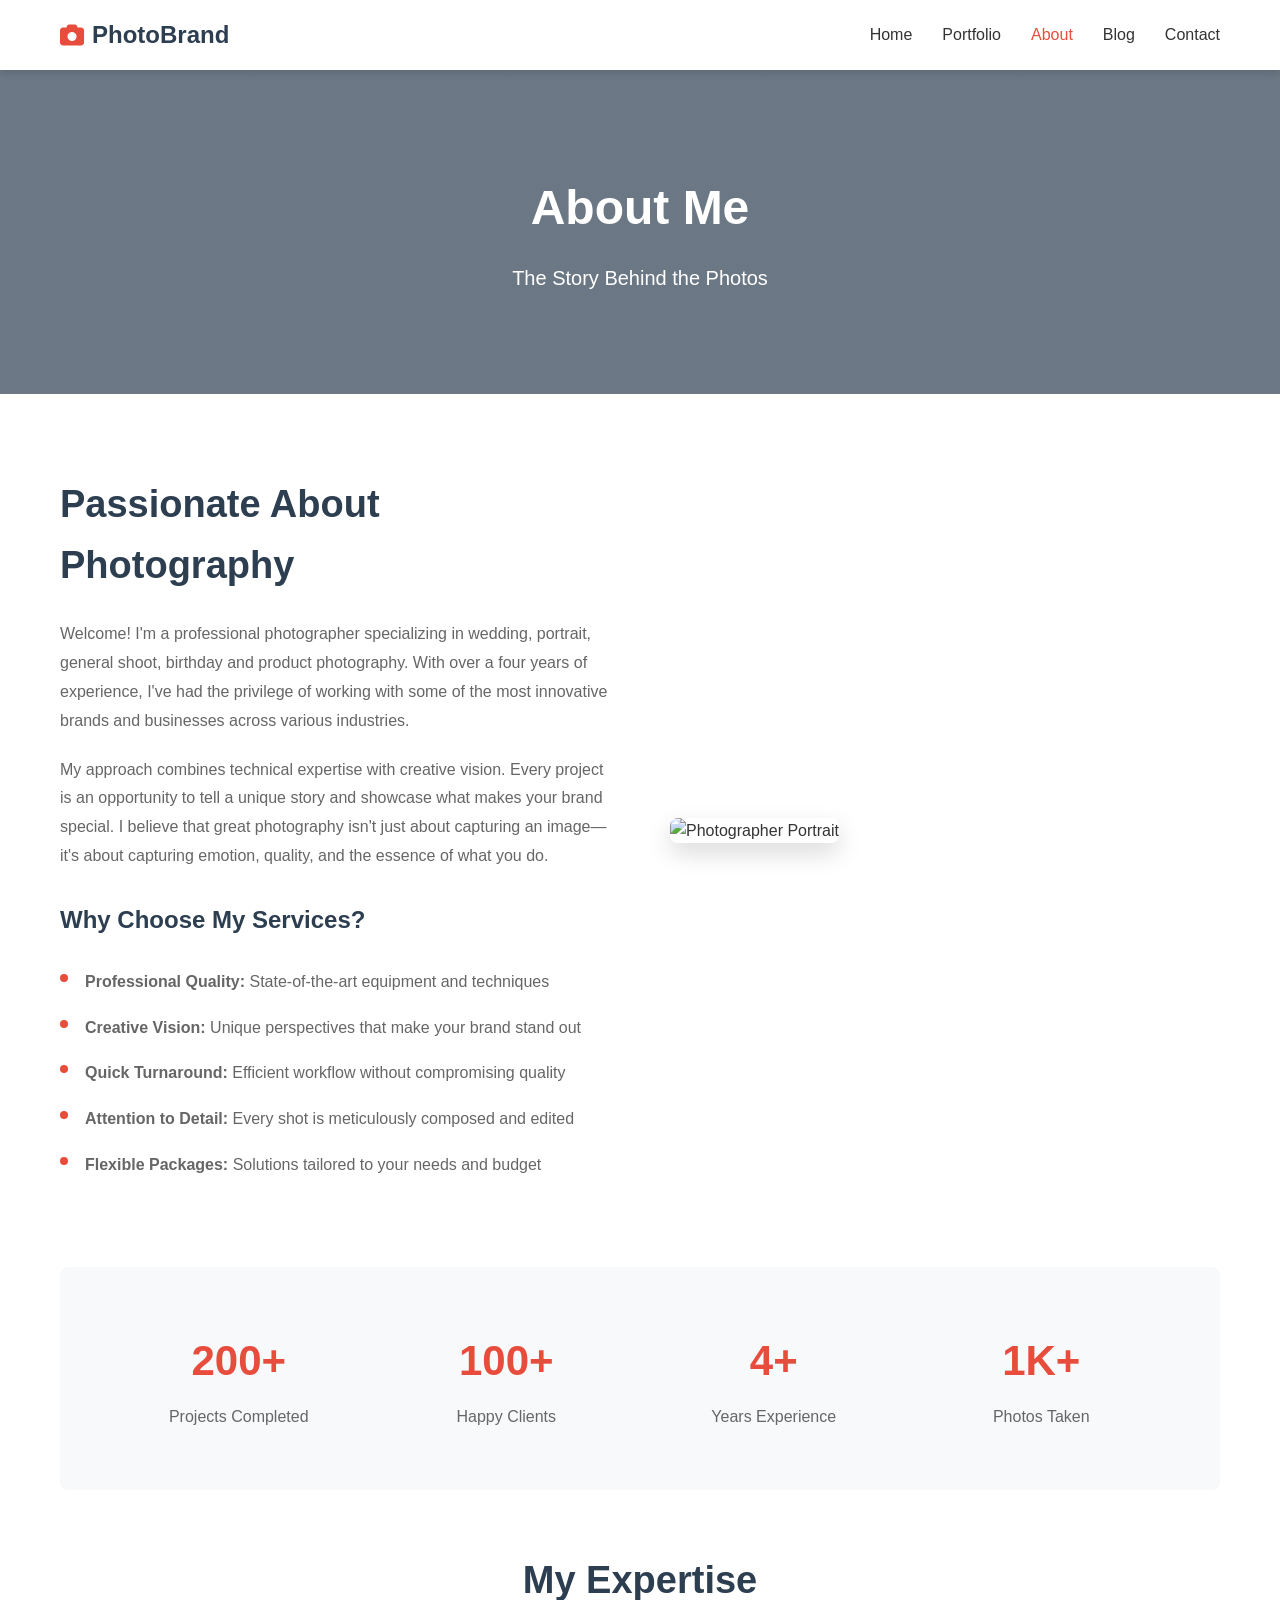
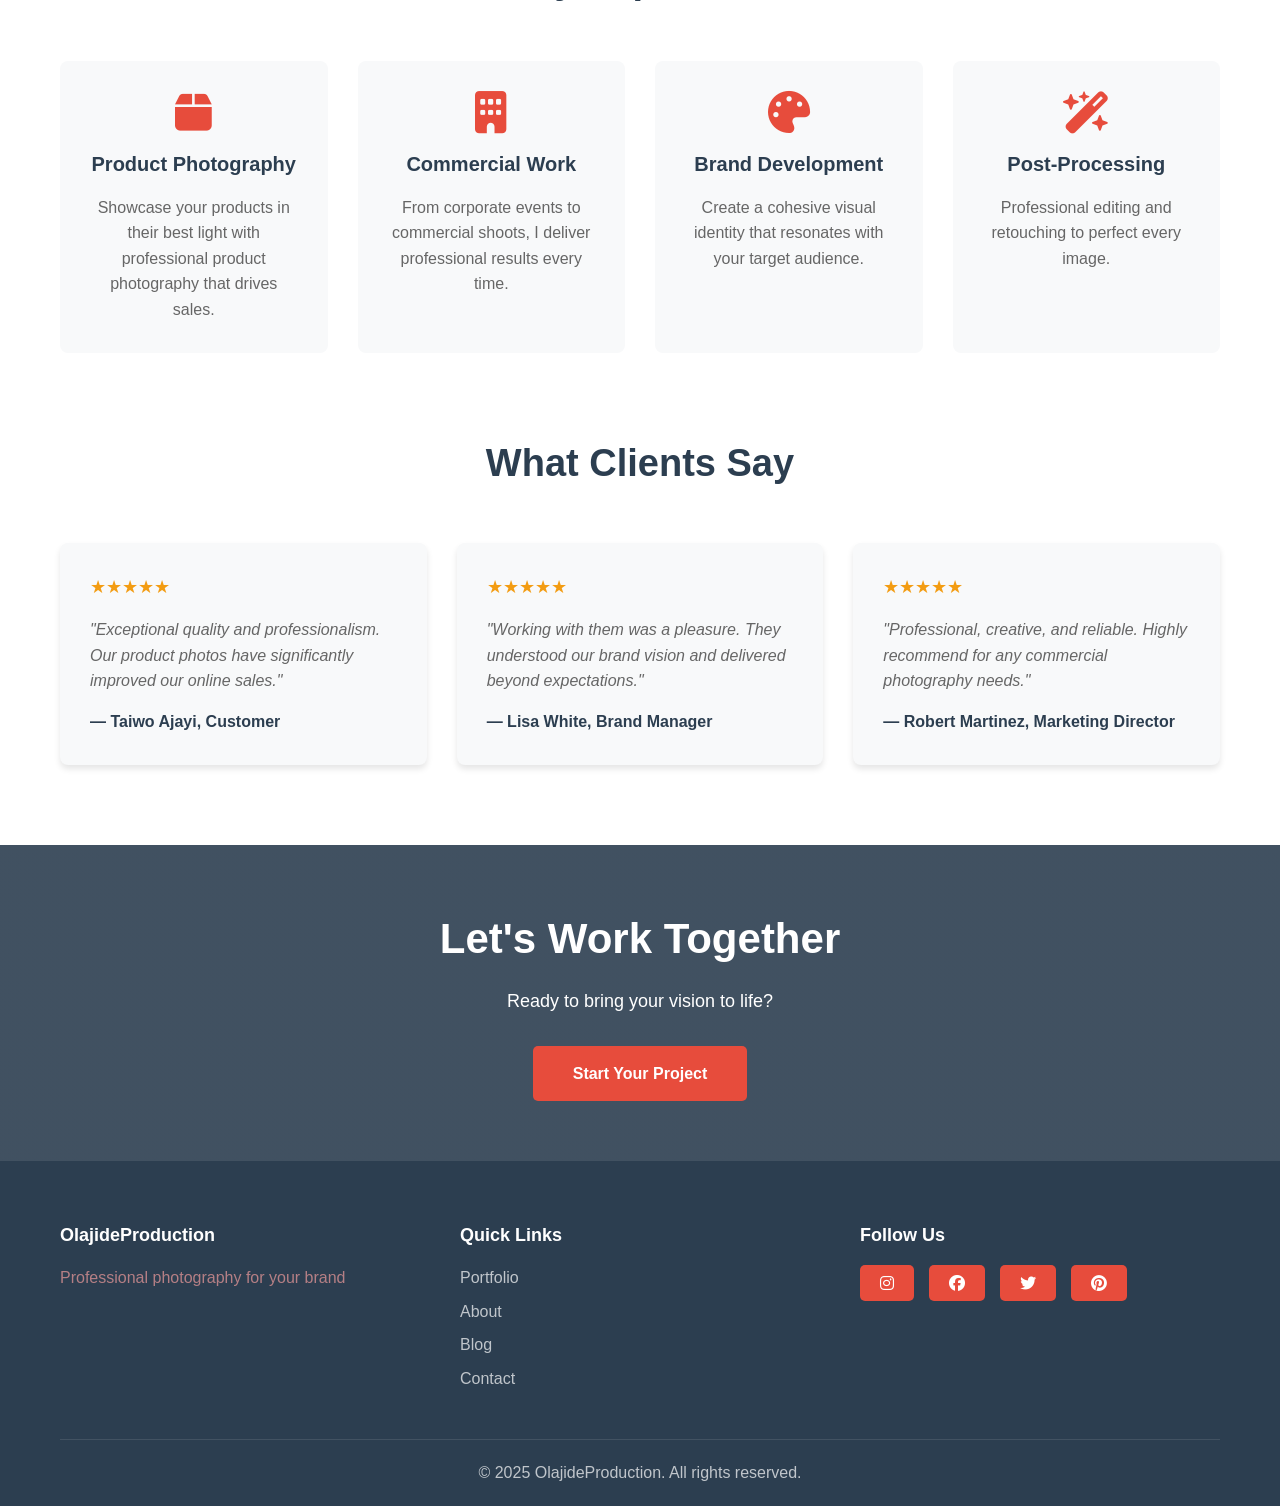
==== about.html @ 381f023c "Add files via upload" ====
<!DOCTYPE html>
<html lang="en">
<head>
    <meta charset="UTF-8">
    <meta name="viewport" content="width=device-width, initial-scale=1.0">
    <title>About - Professional Photography</title>
    <link rel="stylesheet" href="assets/css/style.css">
    <link rel="stylesheet" href="https://cdnjs.cloudflare.com/ajax/libs/font-awesome/6.4.0/css/all.min.css">
</head>
<body>
    <!-- Navigation -->
    <nav class="navbar">
        <div class="nav-container">
            <div class="logo">
                <i class="fas fa-camera"></i> PhotoBrand
            </div>
            <ul class="nav-menu">
                <li><a href="index.html" class="nav-link">Home</a></li>
                <li><a href="portfolio.html" class="nav-link">Portfolio</a></li>
                <li><a href="about.html" class="nav-link active">About</a></li>
                <li><a href="blog.html" class="nav-link">Blog</a></li>
                <!-- <li><a href="shop.html" class="nav-link">Shop</a></li> -->
                <li><a href="contact.html" class="nav-link">Contact</a></li>
            </ul>
            <div class="hamburger">
                <span></span>
                <span></span>
                <span></span>
            </div>
        </div>
    </nav>

    <!-- Page Header -->
    <div class="page-header">
        <h1>About Me</h1>
        <p>The Story Behind the Photos</p>
    </div>

    <!-- About Content -->
    <section class="about-section">
        <div class="container">
            <div class="about-content">
                <div class="about-text">
                    <h2>Passionate About Photography</h2>
                    <p>Welcome! I'm a professional photographer specializing in wedding, portrait, general shoot, birthday and product photography. With over a four years of experience, I've had the privilege of working with some of the most innovative brands and businesses across various industries.</p>
                    
                    <p>My approach combines technical expertise with creative vision. Every project is an opportunity to tell a unique story and showcase what makes your brand special. I believe that great photography isn't just about capturing an image—it's about capturing emotion, quality, and the essence of what you do.</p>

                    <h3>Why Choose My Services?</h3>
                    <ul class="about-list">
                        <li><strong>Professional Quality:</strong> State-of-the-art equipment and techniques</li>
                        <li><strong>Creative Vision:</strong> Unique perspectives that make your brand stand out</li>
                        <li><strong>Quick Turnaround:</strong> Efficient workflow without compromising quality</li>
                        <li><strong>Attention to Detail:</strong> Every shot is meticulously composed and edited</li>
                        <li><strong>Flexible Packages:</strong> Solutions tailored to your needs and budget</li>
                    </ul>
                </div>
                <div class="about-image">
                    <img src="assets/images/about-1.jpg" alt="Photographer Portrait">
                </div>
            </div>

            <!-- Stats Section -->
            <div class="stats-section">
                <div class="stat-item">
                    <h3>200+</h3>
                    <p>Projects Completed</p>
                </div>
                <div class="stat-item">
                    <h3>100+</h3>
                    <p>Happy Clients</p>
                </div>
                <div class="stat-item">
                    <h3>4+</h3>
                    <p>Years Experience</p>
                </div>
                <div class="stat-item">
                    <h3>1K+</h3>
                    <p>Photos Taken</p>
                </div>
            </div>

            <!-- Skills Section -->
            <div class="skills-section">
                <h2>My Expertise</h2>
                <div class="skills-grid">
                    <div class="skill-card">
                        <i class="fas fa-box"></i>
                        <h3>Product Photography</h3>
                        <p>Showcase your products in their best light with professional product photography that drives sales.</p>
                    </div>
                    <div class="skill-card">
                        <i class="fas fa-building"></i>
                        <h3>Commercial Work</h3>
                        <p>From corporate events to commercial shoots, I deliver professional results every time.</p>
                    </div>
                    <div class="skill-card">
                        <i class="fas fa-palette"></i>
                        <h3>Brand Development</h3>
                        <p>Create a cohesive visual identity that resonates with your target audience.</p>
                    </div>
                    <div class="skill-card">
                        <i class="fas fa-wand-magic-sparkles"></i>
                        <h3>Post-Processing</h3>
                        <p>Professional editing and retouching to perfect every image.</p>
                    </div>
                </div>
            </div>

            <!-- Client Testimonials -->
            <div class="testimonials-section">
                <h2>What Clients Say</h2>
                <div class="testimonials-grid">
                    <div class="testimonial-card">
                        <div class="stars">★★★★★</div>
                        <p class="testimonial-text">"Exceptional quality and professionalism. Our product photos have significantly improved our online sales."</p>
                        <p class="testimonial-author">— Taiwo Ajayi, Customer</p>
                    </div>
                    <div class="testimonial-card">
                        <div class="stars">★★★★★</div>
                        <p class="testimonial-text">"Working with them was a pleasure. They understood our brand vision and delivered beyond expectations."</p>
                        <p class="testimonial-author">— Lisa White, Brand Manager</p>
                    </div>
                    <div class="testimonial-card">
                        <div class="stars">★★★★★</div>
                        <p class="testimonial-text">"Professional, creative, and reliable. Highly recommend for any commercial photography needs."</p>
                        <p class="testimonial-author">— Robert Martinez, Marketing Director</p>
                    </div>
                </div>
            </div>
        </div>
    </section>

    <!-- CTA Section -->
    <section class="cta-section">
        <div class="container">
            <h2>Let's Work Together</h2>
            <p>Ready to bring your vision to life?</p>
            <a href="contact.html" class="cta-button">Start Your Project</a>
        </div>
    </section>

    <!-- Footer -->
    <footer class="footer">
        <div class="container">
            <div class="footer-content">
                <div class="footer-section">
                    <h4>OlajideProduction</h4>
                    <p>Professional photography for your brand</p>
                </div>
                <div class="footer-section">
                    <h4>Quick Links</h4>
                    <ul>
                        <li><a href="portfolio.html">Portfolio</a></li>
                        <li><a href="about.html">About</a></li>
                        <li><a href="blog.html">Blog</a></li>
                        <li><a href="contact.html">Contact</a></li>
                    </ul>
                </div>
                <div class="footer-section">
                    <h4>Follow Us</h4>
                    <div class="social-links">
                        <a href="https://www.instagram.com/real_ollyjhay_" class="social-link"><i class="fab fa-instagram"></i></a>
                        <a href="https://www.facebook.com/share/1QiY5CtThS/?mibextid=wwXIfr" class="social-link"><i class="fab fa-facebook"></i></a>
                        <a href="https://x.com/real_ollyjhay?s=21" class="social-link"><i class="fab fa-twitter"></i></a>
                        <a href="https://www.pinterest.com/real_ollyjhay_" class="social-link"><i class="fab fa-pinterest"></i></a>
                    </div>
                </div>
            </div>
            <div class="footer-bottom">
                <p>&copy; 2025 OlajideProduction. All rights reserved.</p>
            </div>
        </div>
    </footer>

    <script src="assets/js/script.js"></script>
</body>
</html>
---- assets/css/style.css ----
/* ============================================
   PHOTOGRAPHY WEBSITE - MAIN STYLESHEET
   ============================================ */

* {
    margin: 0;
    padding: 0;
    box-sizing: border-box;
}

:root {
    --primary-color: #2c3e50;
    --accent-color: #e74c3c;
    --text-color: #333;
    --light-bg: #f8f9fa;
    --white: #ffffff;
    --border-color: #e0e0e0;
    --shadow: 0 4px 6px rgba(0, 0, 0, 0.1);
    --shadow-lg: 0 10px 25px rgba(0, 0, 0, 0.15);
}

html {
    scroll-behavior: smooth;
}

body {
    font-family: 'Segoe UI', Tahoma, Geneva, Verdana, sans-serif;
    color: var(--text-color);
    line-height: 1.6;
    background-color: var(--white);
}

.container {
    max-width: 1200px;
    margin: 0 auto;
    padding: 0 20px;
}

/* ============================================
   NAVIGATION
   ============================================ */

.navbar {
    background-color: var(--white);
    box-shadow: var(--shadow);
    position: sticky;
    top: 0;
    z-index: 100;
}

.nav-container {
    max-width: 1200px;
    margin: 0 auto;
    padding: 0 20px;
    display: flex;
    justify-content: space-between;
    align-items: center;
    height: 70px;
}

.logo {
    font-size: 24px;
    font-weight: bold;
    color: var(--primary-color);
    display: flex;
    align-items: center;
    gap: 8px;
}

.logo i {
    color: var(--accent-color);
}

.nav-menu {
    display: flex;
    list-style: none;
    gap: 30px;
}

.nav-link {
    text-decoration: none;
    color: var(--text-color);
    font-weight: 500;
    transition: color 0.3s;
}

.nav-link:hover,
.nav-link.active {
    color: var(--accent-color);
}

.hamburger {
    display: none;
    flex-direction: column;
    cursor: pointer;
    gap: 5px;
}

.hamburger span {
    width: 25px;
    height: 3px;
    background-color: var(--primary-color);
    transition: all 0.3s;
}

/* ============================================
   HERO SECTION
   ============================================ */

.hero {
    height: 600px;
    background: linear-gradient(rgba(44, 62, 80, 0.7), rgba(44, 62, 80, 0.7)), url('https://via.placeholder.com/1920x600') center/cover;
    display: flex;
    align-items: center;
    justify-content: center;
    text-align: center;
    color: var(--white);
    position: relative;
}

.hero-content {
    z-index: 2;
    max-width: 800px;
}

.hero h1 {
    font-size: 56px;
    margin-bottom: 20px;
    font-weight: 700;
}

.hero p {
    font-size: 24px;
    margin-bottom: 30px;
    font-weight: 300;
}

.cta-button {
    display: inline-block;
    background-color: var(--accent-color);
    color: var(--white);
    padding: 15px 40px;
    text-decoration: none;
    border-radius: 5px;
    transition: background-color 0.3s, transform 0.3s;
    font-weight: 600;
    border: none;
    cursor: pointer;
}

.cta-button:hover {
    background-color: #c0392b;
    transform: translateY(-2px);
}

/* ============================================
   FEATURED PORTFOLIO
   ============================================ */

.featured-portfolio {
    padding: 80px 0;
    background-color: var(--light-bg);
}

.featured-portfolio h2 {
    text-align: center;
    font-size: 42px;
    margin-bottom: 15px;
    color: var(--primary-color);
}

.section-subtitle {
    text-align: center;
    color: #666;
    font-size: 18px;
    margin-bottom: 50px;
}

.gallery-grid {
    display: grid;
    grid-template-columns: repeat(auto-fit, minmax(250px, 1fr));
    gap: 30px;
    margin-bottom: 50px;
}

.gallery-item {
    position: relative;
    overflow: hidden;
    border-radius: 8px;
    aspect-ratio: 1;
    box-shadow: var(--shadow);
    cursor: pointer;
}

.gallery-item img {
    width: 100%;
    height: 100%;
    object-fit: cover;
    transition: transform 0.3s;
}

.gallery-item:hover img {
    transform: scale(1.05);
}

.gallery-overlay {
    position: absolute;
    top: 0;
    left: 0;
    right: 0;
    bottom: 0;
    background-color: rgba(44, 62, 80, 0.8);
    display: flex;
    align-items: center;
    justify-content: center;
    opacity: 0;
    transition: opacity 0.3s;
}

.gallery-item:hover .gallery-overlay {
    opacity: 1;
}

.lightbox-link {
    color: var(--white);
    font-size: 32px;
    text-decoration: none;
    transition: transform 0.3s;
}

.lightbox-link:hover {
    transform: scale(1.2);
}

.view-all {
    text-align: center;
}

/* ============================================
   BUTTONS & FORMS
   ============================================ */

.btn {
    display: inline-block;
    padding: 12px 30px;
    border: none;
    border-radius: 5px;
    text-decoration: none;
    cursor: pointer;
    transition: all 0.3s;
    font-weight: 600;
}

.btn-primary {
    background-color: var(--accent-color);
    color: var(--white);
}

.btn-primary:hover {
    background-color: #c0392b;
    transform: translateY(-2px);
}

.form-group {
    margin-bottom: 20px;
}

.form-group input,
.form-group select,
.form-group textarea {
    width: 100%;
    padding: 12px;
    border: 1px solid var(--border-color);
    border-radius: 5px;
    font-family: inherit;
    font-size: 14px;
}

.form-group input:focus,
.form-group select:focus,
.form-group textarea:focus {
    outline: none;
    border-color: var(--accent-color);
    box-shadow: 0 0 5px rgba(231, 76, 60, 0.3);
}

/* ============================================
   TESTIMONIALS
   ============================================ */

.testimonials {
    padding: 80px 0;
    background-color: var(--white);
}

.testimonials h2 {
    text-align: center;
    font-size: 42px;
    margin-bottom: 50px;
    color: var(--primary-color);
}

.testimonials-grid {
    display: grid;
    grid-template-columns: repeat(auto-fit, minmax(300px, 1fr));
    gap: 30px;
}

.testimonial-card {
    background-color: var(--light-bg);
    padding: 30px;
    border-radius: 8px;
    box-shadow: var(--shadow);
}

.stars {
    color: #f39c12;
    font-size: 18px;
    margin-bottom: 15px;
}

.testimonial-text {
    font-style: italic;
    margin-bottom: 15px;
    color: #666;
}

.testimonial-author {
    font-weight: 600;
    color: var(--primary-color);
}

/* ============================================
   SERVICES
   ============================================ */

.services {
    padding: 80px 0;
    background-color: var(--light-bg);
}

.services h2 {
    text-align: center;
    font-size: 42px;
    margin-bottom: 50px;
    color: var(--primary-color);
}

.services-grid {
    display: grid;
    grid-template-columns: repeat(auto-fit, minmax(250px, 1fr));
    gap: 30px;
}

.service-card {
    background-color: var(--white);
    padding: 30px;
    border-radius: 8px;
    text-align: center;
    box-shadow: var(--shadow);
    transition: transform 0.3s, box-shadow 0.3s;
}

.service-card:hover {
    transform: translateY(-5px);
    box-shadow: var(--shadow-lg);
}

.service-card i {
    font-size: 48px;
    color: var(--accent-color);
    margin-bottom: 15px;
}

.service-card h3 {
    font-size: 20px;
    margin-bottom: 15px;
    color: var(--primary-color);
}

/* ============================================
   CTA SECTION
   ============================================ */

.cta-section {
    padding: 60px 0;
    background: linear-gradient(rgba(44, 62, 80, 0.9), rgba(44, 62, 80, 0.9)), url('https://via.placeholder.com/1920x400') center/cover;
    color: var(--white);
    text-align: center;
}

.cta-section h2 {
    font-size: 42px;
    margin-bottom: 15px;
}

.cta-section p {
    font-size: 18px;
    margin-bottom: 30px;
}

/* ============================================
   PAGE HEADER
   ============================================ */

.page-header {
    background: linear-gradient(rgba(44, 62, 80, 0.7), rgba(44, 62, 80, 0.7)), url('https://via.placeholder.com/1920x400') center/cover;
    color: var(--white);
    padding: 100px 0;
    text-align: center;
}

.page-header h1 {
    font-size: 48px;
    margin-bottom: 15px;
}

.page-header p {
    font-size: 20px;
}

/* ============================================
   PORTFOLIO PAGE
   ============================================ */

.portfolio-section {
    padding: 80px 0;
}

.filter-buttons {
    display: flex;
    justify-content: center;
    gap: 15px;
    margin-bottom: 50px;
    flex-wrap: wrap;
}

.filter-btn {
    padding: 10px 25px;
    border: 2px solid var(--border-color);
    background-color: transparent;
    color: var(--text-color);
    border-radius: 5px;
    cursor: pointer;
    transition: all 0.3s;
    font-weight: 600;
}

.filter-btn:hover,
.filter-btn.active {
    border-color: var(--accent-color);
    background-color: var(--accent-color);
    color: var(--white);
}

.portfolio-grid {
    display: grid;
    grid-template-columns: repeat(auto-fit, minmax(280px, 1fr));
    gap: 25px;
}

.portfolio-item {
    position: relative;
    overflow: hidden;
    border-radius: 8px;
    aspect-ratio: 1;
    box-shadow: var(--shadow);
}

.portfolio-item img {
    width: 100%;
    height: 100%;
    object-fit: cover;
    transition: transform 0.3s;
}

.portfolio-item:hover img {
    transform: scale(1.05);
}

.portfolio-overlay {
    position: absolute;
    top: 0;
    left: 0;
    right: 0;
    bottom: 0;
    background-color: rgba(44, 62, 80, 0.8);
    display: flex;
    flex-direction: column;
    align-items: center;
    justify-content: center;
    opacity: 0;
    transition: opacity 0.3s;
    gap: 15px;
}

.portfolio-item:hover .portfolio-overlay {
    opacity: 1;
}

.portfolio-overlay h3 {
    color: var(--white);
    font-size: 24px;
}

/* ============================================
   ABOUT PAGE
   ============================================ */

.about-section {
    padding: 80px 0;
}

.about-content {
    display: grid;
    grid-template-columns: 1fr 1fr;
    gap: 60px;
    margin-bottom: 80px;
    align-items: center;
}

.about-text h2 {
    font-size: 38px;
    color: var(--primary-color);
    margin-bottom: 25px;
}

.about-text p {
    margin-bottom: 20px;
    color: #666;
    line-height: 1.8;
}

.about-text h3 {
    font-size: 24px;
    color: var(--primary-color);
    margin-top: 30px;
    margin-bottom: 20px;
}

.about-list {
    list-style: none;
    padding-left: 0;
}

.about-list li {
    padding: 10px 0;
    padding-left: 25px;
    position: relative;
    color: #666;
}

.about-list li:before {
    content: "";
    position: absolute;
    left: 0;
    top: 15px;
    width: 8px;
    height: 8px;
    background-color: var(--accent-color);
    border-radius: 50%;
}

.about-image img {
    width: 100%;
    border-radius: 8px;
    box-shadow: var(--shadow-lg);
}

.stats-section {
    display: grid;
    grid-template-columns: repeat(auto-fit, minmax(200px, 1fr));
    gap: 30px;
    padding: 60px;
    background-color: var(--light-bg);
    border-radius: 8px;
    text-align: center;
    margin-bottom: 60px;
}

.stat-item h3 {
    font-size: 42px;
    color: var(--accent-color);
    margin-bottom: 10px;
}

.stat-item p {
    color: #666;
    font-size: 16px;
}

.skills-section {
    margin-bottom: 80px;
}

.skills-section h2 {
    text-align: center;
    font-size: 38px;
    color: var(--primary-color);
    margin-bottom: 50px;
}

.skills-grid {
    display: grid;
    grid-template-columns: repeat(auto-fit, minmax(250px, 1fr));
    gap: 30px;
}

.skill-card {
    background-color: var(--light-bg);
    padding: 30px;
    border-radius: 8px;
    text-align: center;
}

.skill-card i {
    font-size: 42px;
    color: var(--accent-color);
    margin-bottom: 15px;
}

.skill-card h3 {
    font-size: 20px;
    color: var(--primary-color);
    margin-bottom: 15px;
}

.skill-card p {
    color: #666;
}

.testimonials-section {
    margin-top: 80px;
}

.testimonials-section h2 {
    text-align: center;
    font-size: 38px;
    color: var(--primary-color);
    margin-bottom: 50px;
}

/* ============================================
   BLOG PAGE
   ============================================ */

.blog-section {
    padding: 80px 0;
}

.blog-grid {
    display: grid;
    grid-template-columns: repeat(auto-fill, minmax(350px, 1fr));
    gap: 30px;
    margin-bottom: 50px;
}

.blog-card {
    background-color: var(--white);
    border-radius: 8px;
    overflow: hidden;
    box-shadow: var(--shadow);
    transition: transform 0.3s, box-shadow 0.3s;
}

.blog-card:hover {
    transform: translateY(-5px);
    box-shadow: var(--shadow-lg);
}

.blog-card img {
    width: 100%;
    height: 200px;
    object-fit: cover;
}

.blog-content {
    padding: 25px;
}

.blog-meta {
    display: flex;
    gap: 15px;
    margin-bottom: 15px;
    font-size: 12px;
}

.blog-date {
    color: var(--accent-color);
    font-weight: 600;
}

.blog-category {
    background-color: var(--light-bg);
    padding: 3px 10px;
    border-radius: 3px;
    color: var(--primary-color);
}

.blog-card h3 {
    margin-bottom: 15px;
    font-size: 20px;
}

.blog-card h3 a {
    color: var(--primary-color);
    text-decoration: none;
    transition: color 0.3s;
}

.blog-card h3 a:hover {
    color: var(--accent-color);
}

.blog-card p {
    color: #666;
    margin-bottom: 15px;
}

.read-more {
    color: var(--accent-color);
    text-decoration: none;
    font-weight: 600;
    display: inline-flex;
    align-items: center;
    gap: 8px;
    transition: gap 0.3s;
}

.read-more:hover {
    gap: 12px;
}

.newsletter-section {
    padding: 60px 0;
    background-color: var(--light-bg);
    text-align: center;
}

.newsletter-section h2 {
    font-size: 36px;
    color: var(--primary-color);
    margin-bottom: 15px;
}

.newsletter-section p {
    margin-bottom: 30px;
    color: #666;
    font-size: 18px;
}

.newsletter-form {
    display: flex;
    max-width: 500px;
    margin: 0 auto;
    gap: 10px;
}

.newsletter-form input {
    flex: 1;
    padding: 12px;
    border: 1px solid var(--border-color);
    border-radius: 5px;
}

.newsletter-form button {
    padding: 12px 30px;
}

.pagination {
    display: flex;
    justify-content: center;
    gap: 10px;
    margin-top: 50px;
}

.page-link {
    padding: 10px 15px;
    border: 1px solid var(--border-color);
    border-radius: 5px;
    text-decoration: none;
    color: var(--primary-color);
    transition: all 0.3s;
}

.page-link:hover,
.page-link.active {
    background-color: var(--accent-color);
    color: var(--white);
    border-color: var(--accent-color);
}

/* ============================================
   SHOP PAGE
   ============================================ */

.shop-section {
    padding: 80px 0;
}

.shop-wrapper {
    display: grid;
    grid-template-columns: 250px 1fr;
    gap: 40px;
}

.shop-sidebar {
    background-color: var(--light-bg);
    padding: 25px;
    border-radius: 8px;
    height: fit-content;
}

.filter-group h3 {
    color: var(--primary-color);
    margin-bottom: 25px;
}

.filter-item {
    margin-bottom: 25px;
}

.filter-item h4 {
    color: var(--primary-color);
    margin-bottom: 12px;
    font-size: 14px;
}

.filter-item label {
    display: block;
    margin-bottom: 8px;
    color: #666;
    cursor: pointer;
}

.filter-item input[type="checkbox"] {
    margin-right: 8px;
}

.shop-toolbar {
    display: flex;
    justify-content: space-between;
    align-items: center;
    margin-bottom: 30px;
    flex-wrap: wrap;
    gap: 15px;
}

.sort-select {
    padding: 10px;
    border: 1px solid var(--border-color);
    border-radius: 5px;
}

.products-grid {
    display: grid;
    grid-template-columns: repeat(auto-fill, minmax(220px, 1fr));
    gap: 25px;
}

.product-card {
    background-color: var(--white);
    border-radius: 8px;
    overflow: hidden;
    box-shadow: var(--shadow);
    transition: transform 0.3s, box-shadow 0.3s;
}

.product-card:hover {
    transform: translateY(-5px);
    box-shadow: var(--shadow-lg);
}

.product-image {
    position: relative;
    overflow: hidden;
    aspect-ratio: 1;
}

.product-image img {
    width: 100%;
    height: 100%;
    object-fit: cover;
    transition: transform 0.3s;
}

.product-card:hover .product-image img {
    transform: scale(1.05);
}

.product-overlay {
    position: absolute;
    top: 0;
    left: 0;
    right: 0;
    bottom: 0;
    background-color: rgba(44, 62, 80, 0.8);
    display: flex;
    align-items: center;
    justify-content: center;
    opacity: 0;
    transition: opacity 0.3s;
}

.product-image:hover .product-overlay {
    opacity: 1;
}

.product-info {
    padding: 20px;
}

.product-info h3 {
    font-size: 16px;
    color: var(--primary-color);
    margin-bottom: 5px;
}

.product-type {
    color: #999;
    font-size: 12px;
    margin-bottom: 10px;
}

.product-rating {
    color: #f39c12;
    font-size: 12px;
    margin-bottom: 12px;
}

.product-rating span {
    color: #666;
    margin-left: 5px;
}

.product-footer {
    display: flex;
    justify-content: space-between;
    align-items: center;
}

.price {
    font-size: 18px;
    font-weight: bold;
    color: var(--accent-color);
}

.cart-btn {
    background-color: var(--accent-color);
    color: var(--white);
    border: none;
    width: 40px;
    height: 40px;
    border-radius: 50%;
    cursor: pointer;
    transition: all 0.3s;
    display: flex;
    align-items: center;
    justify-content: center;
}

.cart-btn:hover {
    background-color: #c0392b;
    transform: scale(1.1);
}

/* ============================================
   CONTACT PAGE
   ============================================ */

.contact-section {
    padding: 80px 0;
}

.contact-wrapper {
    display: grid;
    grid-template-columns: 1fr 1fr;
    gap: 60px;
}

.contact-form-wrapper h2,
.contact-info-wrapper h2 {
    color: var(--primary-color);
    font-size: 28px;
    margin-bottom: 30px;
}

.contact-form {
    background-color: var(--light-bg);
    padding: 30px;
    border-radius: 8px;
}

.contact-info-items {
    margin-bottom: 30px;
}

.contact-info-item {
    display: flex;
    gap: 20px;
    margin-bottom: 30px;
}

.contact-info-item i {
    font-size: 28px;
    color: var(--accent-color);
    margin-top: 5px;
}

.contact-info-item h4 {
    color: var(--primary-color);
    margin-bottom: 8px;
}

.contact-info-item p {
    color: #666;
}

.contact-info-item a {
    color: var(--accent-color);
    text-decoration: none;
}

.social-links {
    display: flex;
    gap: 15px;
    flex-wrap: wrap;
}

.social-link {
    display: inline-flex;
    align-items: center;
    gap: 8px;
    color: var(--white);
    background-color: var(--accent-color);
    padding: 10px 20px;
    border-radius: 5px;
    text-decoration: none;
    transition: all 0.3s;
}

.social-link:hover {
    background-color: #ff0000;
    transform: translateY(-2px);
}

.faq-section {
    padding: 80px 0;
    background-color: var(--light-bg);
}

.faq-section h2 {
    text-align: center;
    font-size: 38px;
    color: var(--primary-color);
    margin-bottom: 50px;
}

.faq-grid {
    display: grid;
    grid-template-columns: repeat(auto-fit, minmax(300px, 1fr));
    gap: 30px;
}

.faq-item {
    background-color: var(--white);
    padding: 25px;
    border-radius: 8px;
    box-shadow: var(--shadow);
}

.faq-item h4 {
    color: var(--primary-color);
    margin-bottom: 12px;
}

.faq-item p {
    color: #021463;
}

.form-message {
    margin-top: 15px;
    padding: 12px;
    border-radius: 5px;
    text-align: center;
    display: none;
}

.form-message.success {
    background-color: #a7ebb6;
    color: #155724;
    border: 1px solid #9ceeaf;
    display: block;
}

.form-message.error {
    background-color: #eba7ad;
    color: #721c24;
    border: 1px solid #f5c6cb;
    display: block;
}

/* ============================================
   LIGHTBOX
   ============================================ */

.lightbox {
    display: none;
    position: fixed;
    z-index: 1000;
    left: 0;
    top: 0;
    width: 100%;
    height: 100%;
    background-color: rgba(0, 0, 0, 0.9);
}

.lightbox.active {
    display: flex;
    align-items: center;
    justify-content: center;
}

.lightbox-image {
    max-width: 90%;
    max-height: 85%;
    object-fit: contain;
}

.lightbox-close {
    position: absolute;
    top: 20px;
    right: 30px;
    font-size: 40px;
    font-weight: bold;
    color: var(--white);
    cursor: pointer;
    transition: transform 0.3s;
}

.lightbox-close:hover {
    transform: scale(1.2);
}

.lightbox-nav {
    position: absolute;
    width: 100%;
    display: flex;
    justify-content: space-between;
    top: 50%;
    transform: translateY(-50%);
    padding: 0 20px;
}

.lightbox-prev,
.lightbox-next {
    color: var(--white);
    font-size: 30px;
    cursor: pointer;
    padding: 10px 20px;
    background-color: rgba(0, 0, 0, 0.5);
    border-radius: 5px;
    user-select: none;
    transition: background-color 0.3s;
}

.lightbox-prev:hover,
.lightbox-next:hover {
    background-color: rgba(0, 0, 0, 0.8);
}

/* ============================================
   FOOTER
   ============================================ */

.footer {
    background-color: var(--primary-color);
    color: var(--white);
    padding: 60px 0 20px;
}

.footer-content {
    display: grid;
    grid-template-columns: repeat(auto-fit, minmax(250px, 1fr));
    gap: 40px;
    margin-bottom: 40px;
}

.footer-section h4 {
    margin-bottom: 15px;
    font-size: 18px;
}

.footer-section p {
    color: rgba(240, 155, 155, 0.7);
    margin-bottom: 10px;
}

.footer-section ul {
    list-style: none;
}

.footer-section ul li {
    margin-bottom: 8px;
}

.footer-section ul li a {
    color: rgba(255, 255, 255, 0.7);
    text-decoration: none;
    transition: color 0.3s;
}

.footer-section ul li a:hover {
    color: var(--white);
}

.footer-bottom {
    text-align: center;
    padding-top: 20px;
    border-top: 1px solid rgba(255, 255, 255, 0.1);
    color: rgba(255, 255, 255, 0.7);
}

/* ============================================
   RESPONSIVE DESIGN
   ============================================ */

@media (max-width: 768px) {
    .nav-menu {
        position: absolute;
        left: -100%;
        top: 70px;
        flex-direction: column;
        background-color: var(--white);
        width: 100%;
        text-align: center;
        transition: 0.3s;
        box-shadow: var(--shadow);
        gap: 0;
    }

    .nav-menu.active {
        left: 0;
    }

    .hamburger {
        display: flex;
    }

    .hero h1 {
        font-size: 36px;
    }

    .hero p {
        font-size: 18px;
    }

    .featured-portfolio h2,
    .testimonials h2,
    .services h2 {
        font-size: 32px;
    }

    .gallery-grid,
    .services-grid,
    .testimonials-grid {
        grid-template-columns: 1fr;
    }

    .about-content {
        grid-template-columns: 1fr;
        gap: 30px;
    }

    .contact-wrapper {
        grid-template-columns: 1fr;
        gap: 40px;
    }

    .shop-wrapper {
        grid-template-columns: 1fr;
    }

    .shop-sidebar {
        order: 2;
    }

    .shop-grid-container {
        order: 1;
    }

    .newsletter-form {
        flex-direction: column;
    }

    .filter-buttons {
        flex-direction: column;
    }

    .products-grid {
        grid-template-columns: repeat(auto-fill, minmax(150px, 1fr));
    }

    .blog-grid {
        grid-template-columns: 1fr;
    }

    .stats-section {
        grid-template-columns: repeat(2, 1fr);
    }
}

@media (max-width: 480px) {
    .hero h1 {
        font-size: 24px;
    }

    .hero p {
        font-size: 16px;
    }

    .cta-section h2 {
        font-size: 28px;
    }

    .page-header h1 {
        font-size: 32px;
    }

    .about-text h2,
    .skills-section h2,
    .testimonials-section h2 {
        font-size: 28px;
    }

    .stats-section {
        grid-template-columns: 1fr;
        padding: 30px 15px;
    }

    .products-grid {
        grid-template-columns: 1fr;
    }

    .contact-info-item {
        flex-direction: column;
        align-items: flex-start;
    }

    .lightbox-image {
        max-width: 95%;
    }

    .footer-content {
        grid-template-columns: 1fr;
        gap: 20px;
    }
}
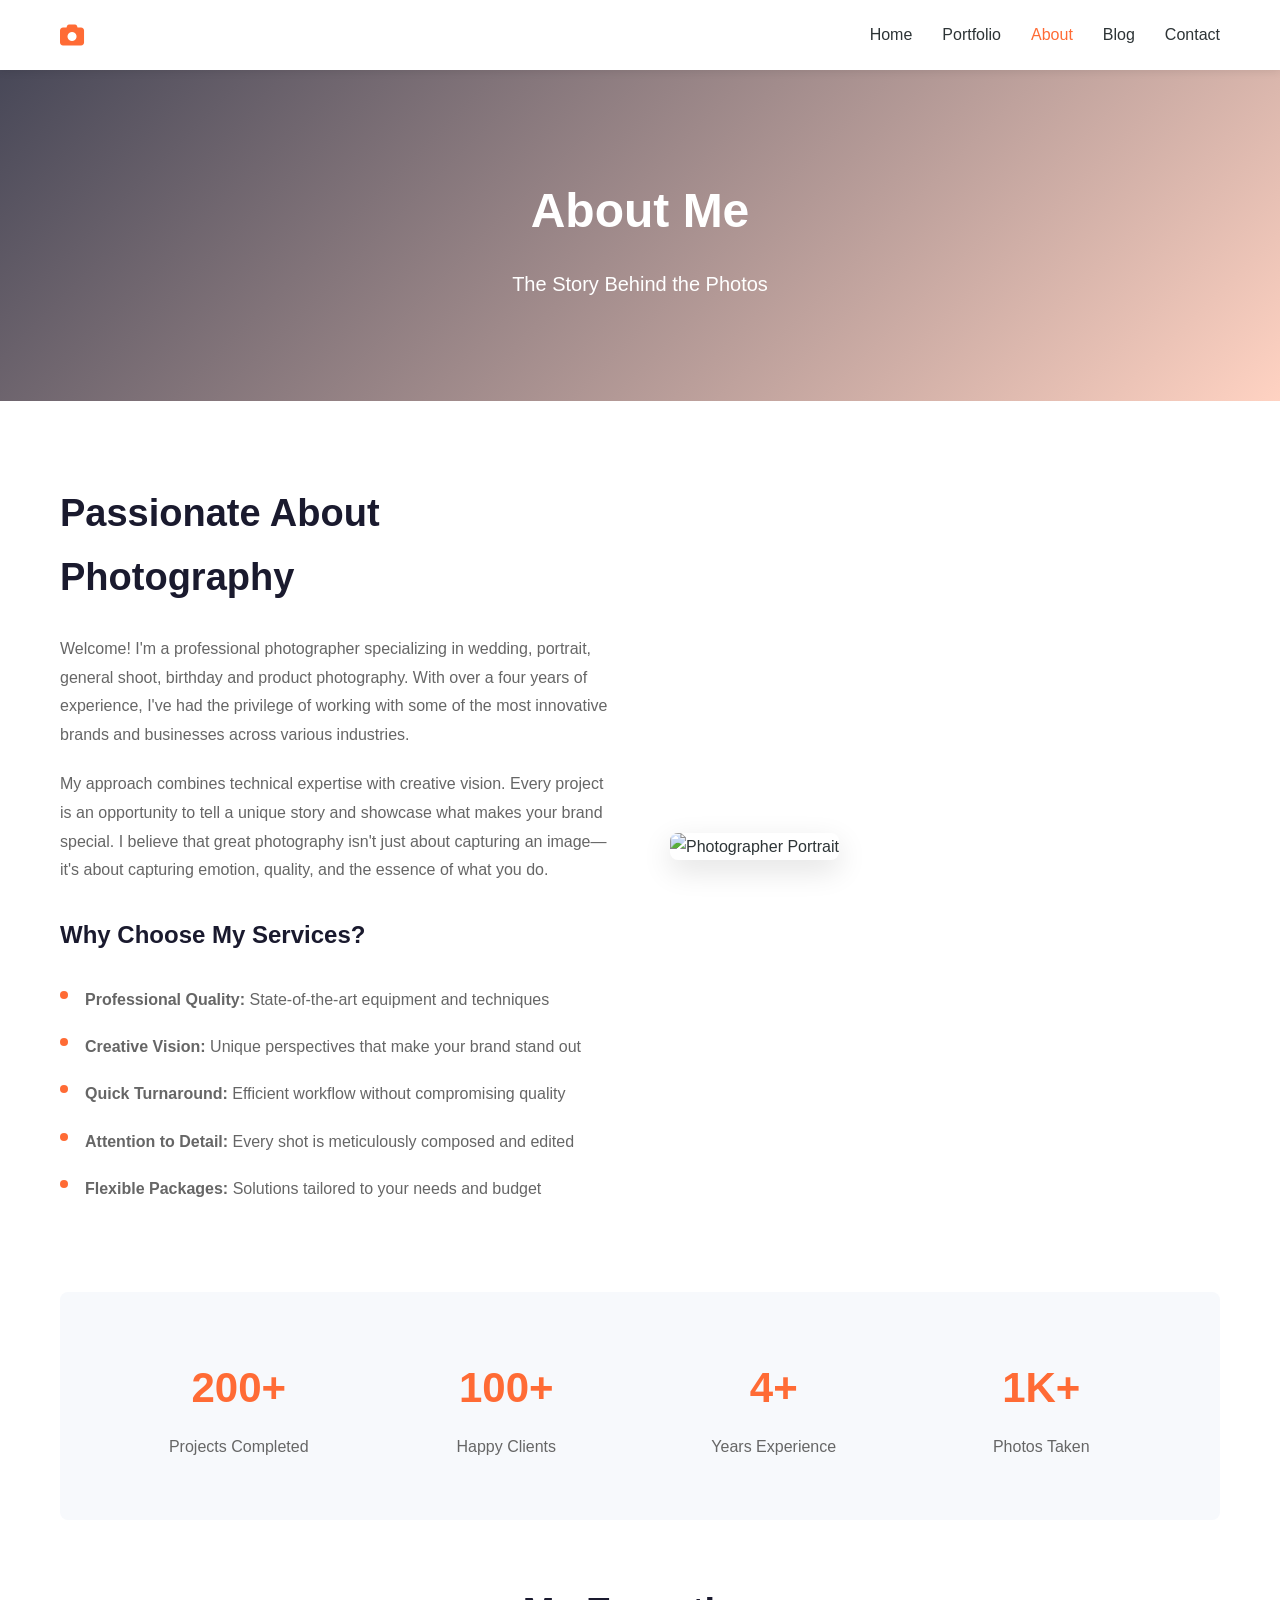
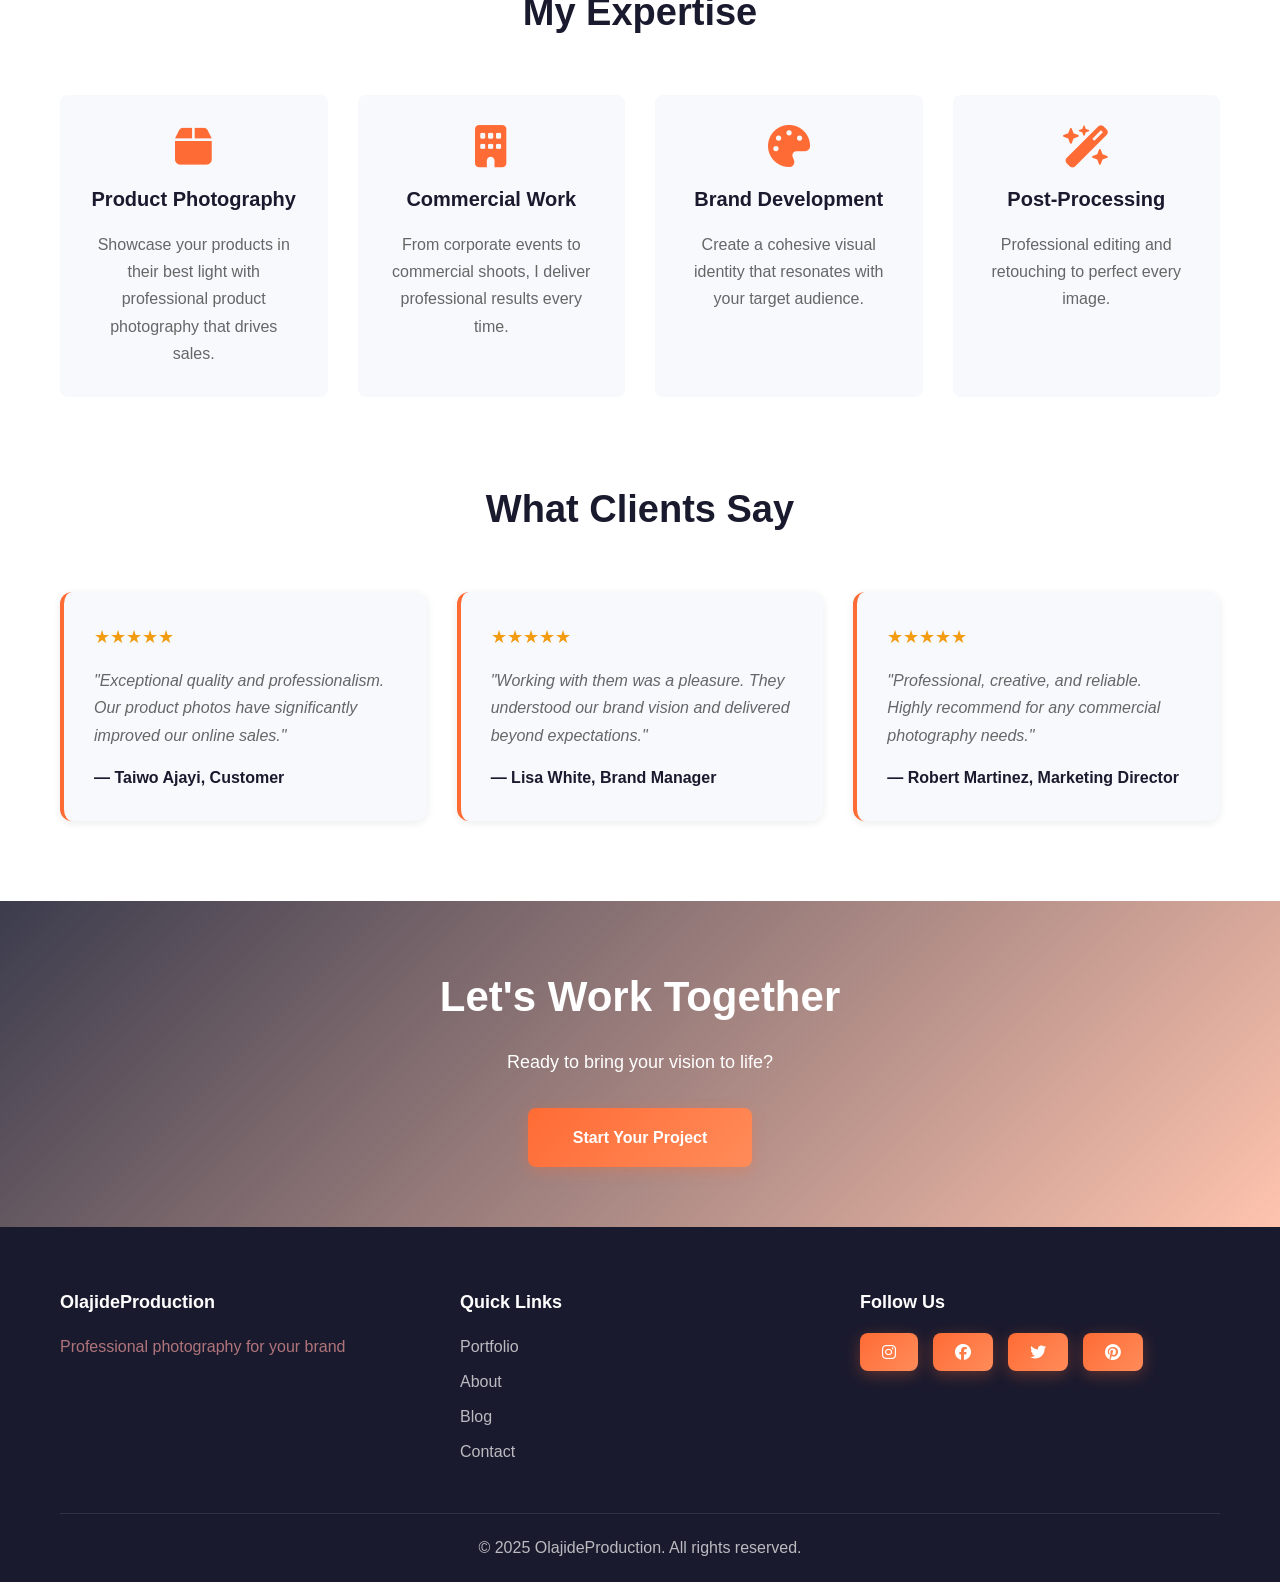
==== commit 778064a8: "Add files via upload" ====
--- a/about.html
+++ b/about.html
@@ -12,7 +12,7 @@
     <nav class="navbar">
         <div class="nav-container">
             <div class="logo">
-                <i class="fas fa-camera"></i> PhotoBrand
+                <i class="fas fa-camera"></i> 
             </div>
             <ul class="nav-menu">
                 <li><a href="index.html" class="nav-link">Home</a></li>
@@ -56,7 +56,7 @@
                     </ul>
                 </div>
                 <div class="about-image">
-                    <img src="assets/images/about-1.jpg" alt="Photographer Portrait">
+                    <img src="https://source.unsplash.com/featured/800x1000/?nigeria,photographer,portrait" alt="Photographer Portrait">
                 </div>
             </div>
 
--- a/assets/css/style.css
+++ b/assets/css/style.css
@@ -9,14 +9,16 @@
 }
 
 :root {
-    --primary-color: #2c3e50;
-    --accent-color: #e74c3c;
-    --text-color: #333;
-    --light-bg: #f8f9fa;
+    --primary-color: #1a1a2e;
+    --accent-color: #ff6b35;
+    --text-color: #2d3436;
+    --light-bg: #f7f9fc;
     --white: #ffffff;
-    --border-color: #e0e0e0;
-    --shadow: 0 4px 6px rgba(0, 0, 0, 0.1);
-    --shadow-lg: 0 10px 25px rgba(0, 0, 0, 0.15);
+    --border-color: #e8eaed;
+    --secondary-color: #00d4ff;
+    --shadow: 0 2px 8px rgba(0, 0, 0, 0.08);
+    --shadow-lg: 0 10px 30px rgba(0, 0, 0, 0.12);
+    --shadow-xl: 0 20px 40px rgba(0, 0, 0, 0.15);
 }
 
 html {
@@ -26,8 +28,9 @@
 body {
     font-family: 'Segoe UI', Tahoma, Geneva, Verdana, sans-serif;
     color: var(--text-color);
-    line-height: 1.6;
+    line-height: 1.7;
     background-color: var(--white);
+    -webkit-font-smoothing: antialiased;
 }
 
 .container {
@@ -46,6 +49,8 @@
     position: sticky;
     top: 0;
     z-index: 100;
+    backdrop-filter: blur(10px);
+    background-color: rgba(255, 255, 255, 0.95);
 }
 
 .nav-container {
@@ -109,7 +114,7 @@
 
 .hero {
     height: 600px;
-    background: linear-gradient(rgba(44, 62, 80, 0.7), rgba(44, 62, 80, 0.7)), url('https://via.placeholder.com/1920x600') center/cover;
+    background: linear-gradient(135deg, rgba(26, 26, 46, 0.8) 0%, rgba(255, 107, 53, 0.3) 100%), url('https://source.unsplash.com/featured/1920x1080/?nigeria,photoshoot') center/cover;
     display: flex;
     align-items: center;
     justify-content: center;
@@ -137,20 +142,22 @@
 
 .cta-button {
     display: inline-block;
-    background-color: var(--accent-color);
-    color: var(--white);
-    padding: 15px 40px;
+    background: linear-gradient(135deg, var(--accent-color) 0%, #ff8c5a 100%);
+    color: var(--white);
+    padding: 16px 45px;
     text-decoration: none;
-    border-radius: 5px;
-    transition: background-color 0.3s, transform 0.3s;
+    border-radius: 8px;
+    transition: all 0.3s cubic-bezier(0.4, 0, 0.2, 1);
     font-weight: 600;
     border: none;
     cursor: pointer;
+    box-shadow: 0 4px 15px rgba(255, 107, 53, 0.3);
 }
 
 .cta-button:hover {
-    background-color: #c0392b;
-    transform: translateY(-2px);
+    background: linear-gradient(135deg, #ff5828 0%, #ffb347 100%);
+    transform: translateY(-3px);
+    box-shadow: 0 8px 25px rgba(255, 107, 53, 0.4);
 }
 
 /* ============================================
@@ -186,7 +193,7 @@
 .gallery-item {
     position: relative;
     overflow: hidden;
-    border-radius: 8px;
+    border-radius: 12px;
     aspect-ratio: 1;
     box-shadow: var(--shadow);
     cursor: pointer;
@@ -242,23 +249,26 @@
 
 .btn {
     display: inline-block;
-    padding: 12px 30px;
+    padding: 13px 35px;
     border: none;
-    border-radius: 5px;
+    border-radius: 8px;
     text-decoration: none;
     cursor: pointer;
-    transition: all 0.3s;
+    transition: all 0.3s cubic-bezier(0.4, 0, 0.2, 1);
     font-weight: 600;
+    letter-spacing: 0.5px;
 }
 
 .btn-primary {
-    background-color: var(--accent-color);
-    color: var(--white);
+    background: linear-gradient(135deg, var(--accent-color) 0%, #ff8c5a 100%);
+    color: var(--white);
+    box-shadow: 0 4px 15px rgba(255, 107, 53, 0.3);
 }
 
 .btn-primary:hover {
-    background-color: #c0392b;
-    transform: translateY(-2px);
+    background: linear-gradient(135deg, #ff5828 0%, #ffb347 100%);
+    transform: translateY(-3px);
+    box-shadow: 0 8px 25px rgba(255, 107, 53, 0.4);
 }
 
 .form-group {
@@ -269,11 +279,12 @@
 .form-group select,
 .form-group textarea {
     width: 100%;
-    padding: 12px;
+    padding: 13px 16px;
     border: 1px solid var(--border-color);
-    border-radius: 5px;
+    border-radius: 8px;
     font-family: inherit;
     font-size: 14px;
+    transition: all 0.3s;
 }
 
 .form-group input:focus,
@@ -281,7 +292,7 @@
 .form-group textarea:focus {
     outline: none;
     border-color: var(--accent-color);
-    box-shadow: 0 0 5px rgba(231, 76, 60, 0.3);
+    box-shadow: 0 0 0 3px rgba(255, 107, 53, 0.1);
 }
 
 /* ============================================
@@ -309,8 +320,9 @@
 .testimonial-card {
     background-color: var(--light-bg);
     padding: 30px;
-    border-radius: 8px;
+    border-radius: 12px;
     box-shadow: var(--shadow);
+    border-left: 4px solid var(--accent-color);
 }
 
 .stars {
@@ -355,7 +367,7 @@
 .service-card {
     background-color: var(--white);
     padding: 30px;
-    border-radius: 8px;
+    border-radius: 12px;
     text-align: center;
     box-shadow: var(--shadow);
     transition: transform 0.3s, box-shadow 0.3s;
@@ -384,7 +396,7 @@
 
 .cta-section {
     padding: 60px 0;
-    background: linear-gradient(rgba(44, 62, 80, 0.9), rgba(44, 62, 80, 0.9)), url('https://via.placeholder.com/1920x400') center/cover;
+    background: linear-gradient(135deg, rgba(26, 26, 46, 0.85) 0%, rgba(255, 107, 53, 0.4) 100%), url('https://source.unsplash.com/featured/1920x800/?nigeria,studio') center/cover;
     color: var(--white);
     text-align: center;
 }
@@ -404,7 +416,7 @@
    ============================================ */
 
 .page-header {
-    background: linear-gradient(rgba(44, 62, 80, 0.7), rgba(44, 62, 80, 0.7)), url('https://via.placeholder.com/1920x400') center/cover;
+    background: linear-gradient(135deg, rgba(26, 26, 46, 0.8) 0%, rgba(255, 107, 53, 0.3) 100%), url('https://source.unsplash.com/featured/1920x800/?nigeria,photography') center/cover;
     color: var(--white);
     padding: 100px 0;
     text-align: center;
@@ -462,7 +474,7 @@
 .portfolio-item {
     position: relative;
     overflow: hidden;
-    border-radius: 8px;
+    border-radius: 12px;
     aspect-ratio: 1;
     box-shadow: var(--shadow);
 }
@@ -657,7 +669,7 @@
 
 .blog-card {
     background-color: var(--white);
-    border-radius: 8px;
+    border-radius: 12px;
     overflow: hidden;
     box-shadow: var(--shadow);
     transition: transform 0.3s, box-shadow 0.3s;
@@ -860,7 +872,7 @@
 
 .product-card {
     background-color: var(--white);
-    border-radius: 8px;
+    border-radius: 12px;
     overflow: hidden;
     box-shadow: var(--shadow);
     transition: transform 0.3s, box-shadow 0.3s;
@@ -946,7 +958,7 @@
 }
 
 .cart-btn {
-    background-color: var(--accent-color);
+    background: linear-gradient(135deg, var(--accent-color) 0%, #ff8c5a 100%);
     color: var(--white);
     border: none;
     width: 40px;
@@ -957,11 +969,13 @@
     display: flex;
     align-items: center;
     justify-content: center;
+    box-shadow: 0 4px 12px rgba(255, 107, 53, 0.25);
 }
 
 .cart-btn:hover {
-    background-color: #c0392b;
-    transform: scale(1.1);
+    background: linear-gradient(135deg, #ff5828 0%, #ffb347 100%);
+    transform: scale(1.15);
+    box-shadow: 0 6px 18px rgba(255, 107, 53, 0.35);
 }
 
 /* ============================================
@@ -988,7 +1002,7 @@
 .contact-form {
     background-color: var(--light-bg);
     padding: 30px;
-    border-radius: 8px;
+    border-radius: 12px;
 }
 
 .contact-info-items {
@@ -1032,16 +1046,18 @@
     align-items: center;
     gap: 8px;
     color: var(--white);
-    background-color: var(--accent-color);
-    padding: 10px 20px;
-    border-radius: 5px;
+    background: linear-gradient(135deg, var(--accent-color) 0%, #ff8c5a 100%);
+    padding: 11px 22px;
+    border-radius: 8px;
     text-decoration: none;
     transition: all 0.3s;
+    box-shadow: 0 4px 15px rgba(255, 107, 53, 0.3);
 }
 
 .social-link:hover {
-    background-color: #ff0000;
+    background: linear-gradient(135deg, #ff5828 0%, #ffb347 100%);
     transform: translateY(-2px);
+    box-shadow: 0 6px 20px rgba(255, 107, 53, 0.4);
 }
 
 .faq-section {
@@ -1065,7 +1081,7 @@
 .faq-item {
     background-color: var(--white);
     padding: 25px;
-    border-radius: 8px;
+    border-radius: 12px;
     box-shadow: var(--shadow);
 }
 
